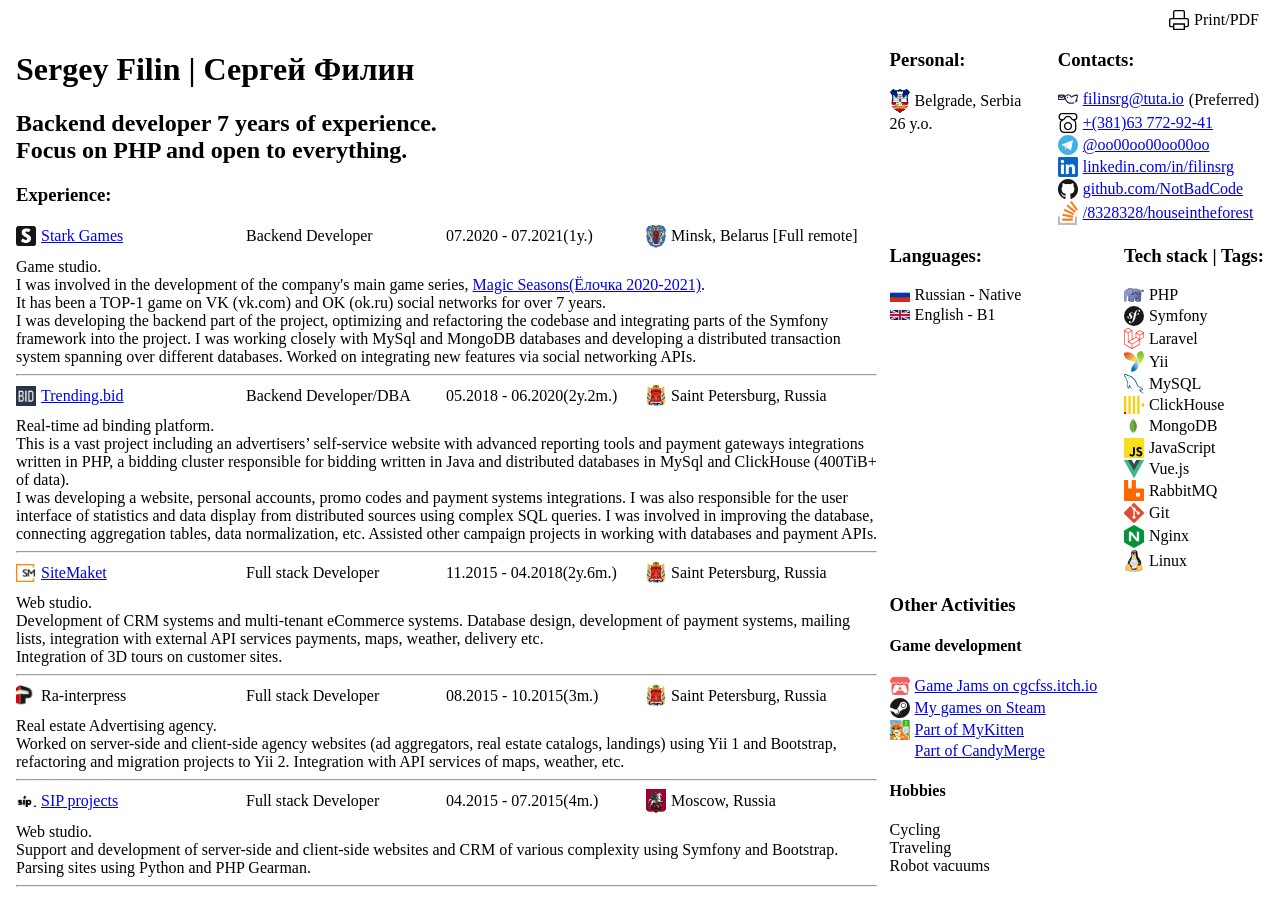
==== index.html @ 632be938 "add pdf, fix adaptive for mobile" ====
<!doctype html>
<html lang="en">
<head>
    <meta charset="UTF-8">
    <meta name="viewport"
          content="width=device-width, user-scalable=no, initial-scale=1.0, maximum-scale=1.0, minimum-scale=1.0">
    <meta http-equiv="X-UA-Compatible" content="ie=edge">
    <title>Sergey Filin CV</title>
</head>
<body>
<a class="stack-item print-button" href="/SergeyFilinCV.pdf" target="_blank">
    <img src="assets/images/icons/print.svg" alt="" class="icon">
    <span>Print/PDF</span>
</a>
<div class="flex-data flex-data-main">
    <div class="left-block left-block-main">
        <h1>
            Sergey Filin | Сергей Филин
        </h1>
        <h2>
            Backend developer 7 years of experience.<br>Focus on PHP and open to everything.
        </h2>
        <h3>
            Experience:
        </h3>
        <div>
            <div class="position-header">
                <a href="https://stark.games/" target="_blank" class="stack-item">
                    <img src="assets/images/icons/starkgames.ico" alt="" class="icon">
                    <span>
                        Stark Games
                    </span>
                </a>
                <span>Backend Developer</span>
                <span>07.2020 - 07.2021(1y.)</span>
                <div class="stack-item">
                    <img src="assets/images/icons/minks.svg"
                         alt=""
                         class="icon"><span>Minsk, Belarus [Full remote]</span>
                </div>
            </div>
            Game studio. <br>
            I was involved in the development of the company's main game series,
            <a href="https://stark.games/eng/magic-seasons/" target="_blank">Magic Seasons(Ёлочка 2020-2021)</a>. <br>
            It has been a TOP-1 game on VK (vk.com) and OK (ok.ru) social networks for over 7 years. <br>
            I was developing the backend part of the project, optimizing and refactoring the codebase and integrating parts of
            the Symfony framework into the project.
            I was working closely with MySql and MongoDB databases and developing a distributed transaction
            system spanning over different databases.
            Worked on integrating new features via social networking APIs.
        </div>
        <hr>
        <div>
            <div class="position-header">
                <a href="https://trending.bid/" target="_blank" class="stack-item">
                    <img src="assets/images/icons/trandingbid.ico" alt="" class="icon">
                    <span>
                            Trending.bid
                        </span>
                </a>
                <span>Backend Developer/DBA</span>
                <span>05.2018 - 06.2020(2y.2m.)</span>
                <div class="stack-item">
                    <img src="assets/images/icons/saintpetersburg.svg" alt="" class="icon"><span>Saint Petersburg, Russia</span>
                </div>
            </div>
            Real-time ad binding platform. <br>
            This is a vast project including an advertisers’ self-service website with advanced reporting tools
            and payment gateways integrations written in PHP, a bidding cluster responsible for bidding written in Java
            and distributed databases in MySql and ClickHouse (400TiB+ of data). <br>
            I was developing a website, personal accounts, promo codes and payment systems integrations.
            I was also responsible for the user interface of statistics and data display from distributed sources
            using complex SQL queries.
            I was involved in improving the database, connecting aggregation tables, data normalization, etc.
            Assisted other campaign projects in working with databases and payment APIs.
        </div>
        <hr>
        <div>
            <div class="position-header">
                <a href="https://sitemaket.ru/" target="_blank" class="stack-item">
                    <img src="assets/images/icons/sitemaket.png" alt="" class="icon">
                    <span>
                            SiteMaket
                        </span>
                </a>
                <span>Full stack Developer</span>
                <span>11.2015 - 04.2018(2y.6m.)</span>
                <div class="stack-item">
                    <img src="assets/images/icons/saintpetersburg.svg" alt="" class="icon"><span>Saint Petersburg, Russia</span>
                </div>
            </div>
            Web studio. <br>
            Development of CRM systems and multi-tenant eCommerce systems.
            Database design, development of payment systems, mailing lists, integration with external API
            services payments,
            maps, weather, delivery etc. <br>
            Integration of 3D tours on customer sites.
            <!--                Examples of projects in which I participated:-->
            <!--                <ul>-->
            <!--                    <li><a href="https://surgut.ruvita.ru/" target="_blank">ruvita.ru</a></li>-->
            <!--                </ul>-->

        </div>
        <hr>
        <div>
            <div class="position-header">
                <a class="stack-item">
                    <img src="assets/images/icons/interpress.png" alt="" class="icon">
                    <span>
                            Ra-interpress
                        </span>
                </a>
                <span>Full stack Developer</span>
                <span>08.2015 - 10.2015(3m.)</span>
                <div class="stack-item">
                    <img src="assets/images/icons/saintpetersburg.svg" alt="" class="icon"><span>Saint Petersburg, Russia</span>
                </div>
            </div>
            Real estate Advertising agency. <br>
            Worked on server-side and client-side agency websites (ad aggregators, real estate catalogs, landings)
            using Yii 1 and Bootstrap, refactoring and migration projects to Yii 2.
            Integration with API services of maps, weather, etc.
        </div>
        <hr>
        <div>
            <div class="position-header">
                <a href="https://sip-projects.com/" target="_blank" class="stack-item">
                    <img src="assets/images/icons/sip.png" alt="" class="icon">
                    <span>
                            SIP projects
                        </span>
                </a>
                <span>Full stack Developer</span>
                <span>04.2015 - 07.2015(4m.)</span>
                <div class="stack-item">
                    <img src="assets/images/icons/moscow.svg" alt="" class="icon"><span>Moscow, Russia</span>
                </div>
            </div>
            <div>
                Web studio. <br>
                Support and development of server-side and client-side websites and CRM of various complexity
                using Symfony and Bootstrap.
                Parsing sites using Python and PHP Gearman.
            </div>
        </div>
        <hr>
    </div>
    <div class="right-block right-block-main">
        <div class="flex-data">
            <div class="left-block">
                <h3>
                    Personal:
                </h3>
                <div>
                    <div class="stack-item">
                        <img src="assets/images/icons/belgrade.svg" alt="" class="icon">
                        <span>Belgrade, Serbia</span>
                    </div>
                </div>
                <div>
                    26 y.o.
                </div>
            </div>
            <div class="right-block">
                <h3>
                    Contacts:
                </h3>
                <div class="stack-item">
                    <a href="mailto:filinsrg@tuta.io" class="stack-item">
                        <img src="assets/images/icons/email.svg" alt="" class="icon">
                        <span>
                               filinsrg@tuta.io
                            </span>
                    </a>(Preferred)
                </div>
                <div>
                    <a class="stack-item" href="tel:+381637729241">
                        <img src="assets/images/icons/phone.svg" alt="" class="icon">
                        <span>
                            +(381)63 772-92-41
                        </span>
                    </a>
                </div>
                <div>
                    <a class="stack-item" href="https://t.me/oo00oo00oo00oo">
                        <img src="assets/images/icons/telegram.svg" alt="" class="icon">
                        <span>
                                @oo00oo00oo00oo
                            </span>
                    </a>
                </div>
                <div>
                    <a href="https://www.linkedin.com/in/filinsrg/" target="_blank" class="stack-item">
                        <img src="assets/images/icons/linkedin.svg" alt="" class="icon">
                        <span>
                                linkedin.com/in/filinsrg
                            </span>
                    </a>
                </div>
                <div>
                    <a href="https://github.com/NotBadCode" target="_blank" class="stack-item">
                        <img src="assets/images/icons/github.svg" alt="" class="icon">
                        <span>
                                github.com/NotBadCode
                            </span>
                    </a>
                </div>
                <div>
                    <a href="https://stackoverflow.com/users/8328328/houseintheforest"
                       target="_blank"
                       class="stack-item">
                        <img src="assets/images/icons/stackoverflow.svg" alt="" class="icon">
                        <span>
                            /8328328/houseintheforest
                        </span>
                    </a>
                </div>
            </div>
        </div>
        <div class="flex-data">
            <div class="left-block">
                <h3>
                    Languages:
                </h3>
                <div>
                    <div class="stack-item">
                        <img src="assets/images/icons/russian.svg" alt="" class="icon">
                        <span>
                             Russian - Native
                        </span>
                    </div>
                </div>
                <div>
                    <div class="stack-item">
                        <img src="assets/images/icons/english.svg" alt="" class="icon">
                        <span>
                            English - B1
                        </span>
                    </div>
                </div>
            </div>
            <div class="right-block">
                <h3>
                    Tech stack | Tags:
                </h3>
                <div class="stack">
                    <div class="stack-item">
                        <img src="assets/images/icons/php.svg" alt="" class="icon"><span>PHP</span>
                    </div>
                    <div class="stack-item">
                        <img src="assets/images/icons/symfony.svg" alt="" class="icon"><span>Symfony</span>
                    </div>
                    <div class="stack-item">
                        <img src="assets/images/icons/laravel.svg" alt="" class="icon"><span>Laravel</span>
                    </div>
                    <div class="stack-item">
                        <img src="assets/images/icons/yii.svg" alt="" class="icon"><span>Yii</span>
                    </div>
                    <div class="stack-item">
                        <img src="assets/images/icons/mysql.svg" alt="" class="icon"><span>MySQL</span>
                    </div>
                    <div class="stack-item">
                        <img src="assets/images/icons/clickhouse.svg" alt="" class="icon"><span>ClickHouse</span>
                    </div>
                    <div class="stack-item">
                        <img src="assets/images/icons/mongodb.svg" alt="" class="icon"><span>MongoDB</span>
                    </div>
                    <div class="stack-item">
                        <img src="assets/images/icons/js.svg" alt="" class="icon"><span>JavaScript</span>
                    </div>
                    <div class="stack-item">
                        <img src="assets/images/icons/vue.svg" alt="" class="icon"><span>Vue.js</span>
                    </div>
                    <div class="stack-item">
                        <img src="assets/images/icons/rabbitmq.svg" alt="" class="icon"><span>RabbitMQ</span>
                    </div>
                    <div class="stack-item">
                        <img src="assets/images/icons/git.svg" alt="" class="icon"><span>Git</span>
                    </div>
                    <div class="stack-item">
                        <img src="assets/images/icons/nginx.svg" alt="" class="icon"><span>Nginx</span>
                    </div>
                    <div class="stack-item">
                        <img src="assets/images/icons/linux.svg" alt="" class="icon"><span>Linux</span>
                    </div>
                </div>
            </div>
        </div>
        <div>
            <h3>
                Other Activities
            </h3>
            <h4>Game development</h4>
            <a href="https://cgcfss.itch.io" target="_blank" class="stack-item">
                <img src="assets/images/icons/itch.ico" alt="" class="icon">
                <span>
                        Game Jams on cgcfss.itch.io
                    </span>
            </a>
            <a href="https://store.steampowered.com/search/?developer=CGCFSS" target="_blank" class="stack-item">
                <img src="assets/images/icons/steam.svg" alt="" class="icon">
                <span>
                        My games on Steam
                    </span>
            </a>
            <a href="https://vk.com/app6082255" target="_blank" class="stack-item">
                <img src="assets/images/icons/mykitten.jpg" alt="" class="icon">
                <span>
                        Part of MyKitten
                    </span>
            </a>
            <a href="https://candymerge.microgames.online" target="_blank" class="stack-item">
                <img src="assets/images/icons/mykitten.svg" alt="" class="icon">
                <span>
                        Part of CandyMerge
                    </span>
            </a>
            <h4>Hobbies</h4>
            Cycling <br>
            Traveling <br>
            Robot vacuums <br>
        </div>
    </div>
</div>
<style>
    body {
        max-width: 100em;
        padding: 0 1em;
        margin: 0.625em auto;
    }

    .flex-data {
        display: flex;
        justify-content: space-between;
        flex-wrap: wrap;
    }

    .left-block {
        box-sizing: border-box;
        margin-right: 0.9375em;
    }

    .left-block-main {
        max-width: 69%;
        margin: 0;
    }

    .right-block-main {
        width: 30%;
    }

    .stack {
        display: flex;
        align-content: center;
        align-items: center;
        flex-wrap: wrap;
        max-width: 0.9375em;
        box-sizing: border-box;
    }

    .stack-item {
        display: flex;
        align-content: center;
        align-items: center;
        margin-right: 0.3125em;
    }

    .right-block .stack-item {
        margin-bottom: 0.125em;
    }

    .position-header {
        display: flex;
        align-content: center;
        align-items: center;
        justify-content: flex-start;
        flex-wrap: wrap;
        margin-bottom: 0.625em;
    }

    .position-header div, .position-header span {
        box-sizing: border-box;
        min-width: 12.5em;
        text-after-overflow: center;
        justify-content: center;
    }

    .position-header a {
        box-sizing: border-box;
        min-width: 7.5em;
    }

    .icon {
        box-sizing: border-box;
        width: 1.25em;
        margin-right: 0.3125em;
    }

    ul {
        list-style: none;
    }

    .print-button {
        justify-content: right;
        cursor: pointer;
        text-decoration: none;
        color: black;
    }

    @media screen and (max-width: 600px) {
        .left-block-main {
            max-width: unset;
        }

        .right-block-main {
            width: unset;
        }
    }


    @media print {
        @page {
            size: auto;
            margin: 0;
        }
        body {
            box-sizing: border-box;
            width: 21cm;
            height: 29.7cm;
            font-size: 14px;
            margin: 0 20px;
            padding: 0;
        }

        .left-block-main h1 {
            margin-bottom: 10px;
        }

        .left-block-main h2 {
            margin-top: 0px;
            margin-bottom: 10px;
        }

        .left-block-main h3 {
            margin-top: 0px;
            margin-bottom: 10px;
        }

        .left-block-main {
            max-width: 70%;
            width: 70%;
        }

        .right-block-main {
            width: 26%;
        }
        .print-button {
            display: none;
        }
    }
</style>
</body>
</html>
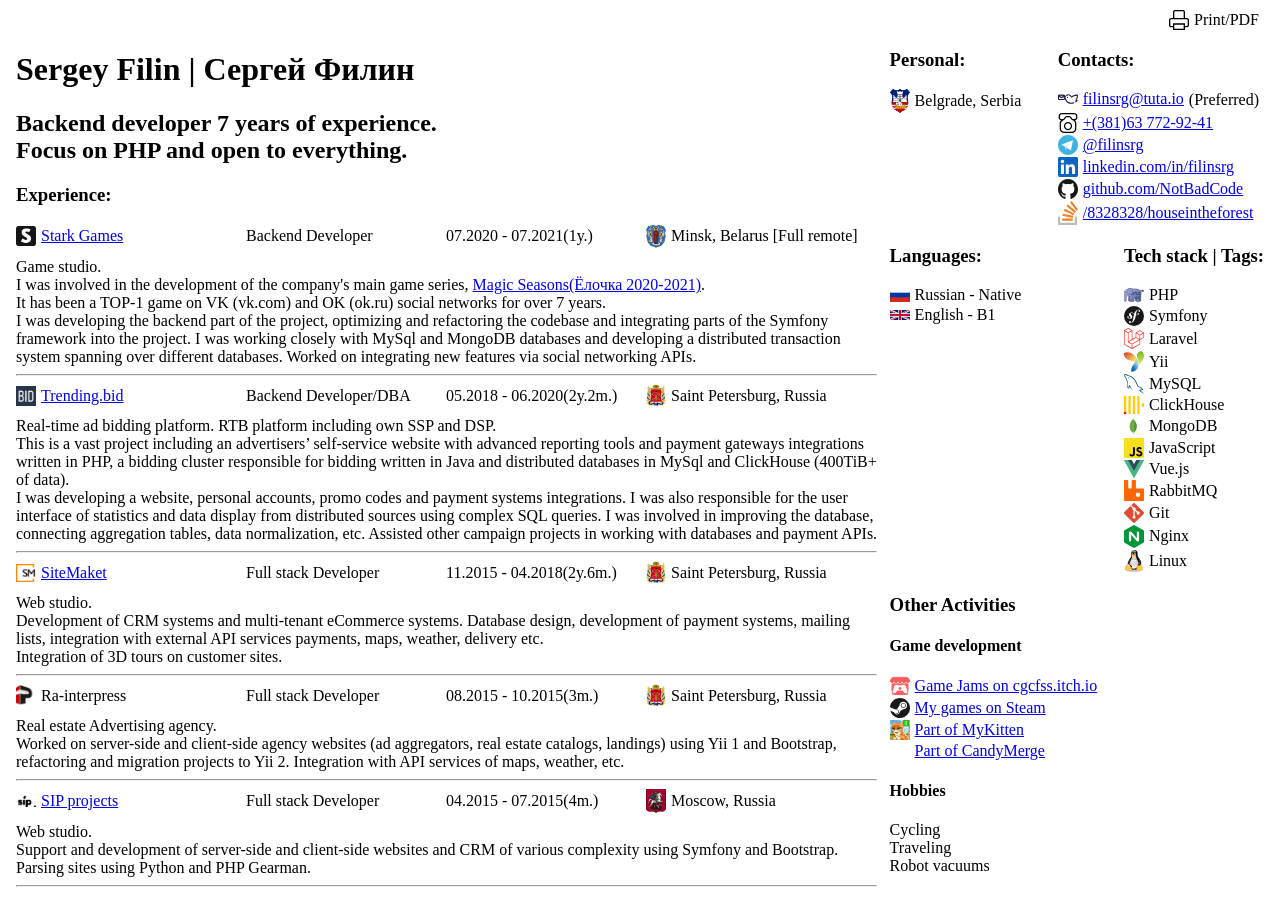
==== commit abc24007: "add new data" ====
--- a/index.html
+++ b/index.html
@@ -64,7 +64,7 @@
                     <img src="assets/images/icons/saintpetersburg.svg" alt="" class="icon"><span>Saint Petersburg, Russia</span>
                 </div>
             </div>
-            Real-time ad binding platform. <br>
+            Real-time ad bidding platform. RTB platform including own SSP and DSP. <br>
             This is a vast project including an advertisers’ self-service website with advanced reporting tools
             and payment gateways integrations written in PHP, a bidding cluster responsible for bidding written in Java
             and distributed databases in MySql and ClickHouse (400TiB+ of data). <br>
@@ -157,9 +157,6 @@
                         <span>Belgrade, Serbia</span>
                     </div>
                 </div>
-                <div>
-                    26 y.o.
-                </div>
             </div>
             <div class="right-block">
                 <h3>
@@ -182,27 +179,27 @@
                     </a>
                 </div>
                 <div>
-                    <a class="stack-item" href="https://t.me/oo00oo00oo00oo">
+                    <a class="stack-item" href="https://t.me/filinsrg">
                         <img src="assets/images/icons/telegram.svg" alt="" class="icon">
                         <span>
-                                @oo00oo00oo00oo
-                            </span>
+                            @filinsrg
+                        </span>
                     </a>
                 </div>
                 <div>
                     <a href="https://www.linkedin.com/in/filinsrg/" target="_blank" class="stack-item">
                         <img src="assets/images/icons/linkedin.svg" alt="" class="icon">
                         <span>
-                                linkedin.com/in/filinsrg
-                            </span>
+                            linkedin.com/in/filinsrg
+                        </span>
                     </a>
                 </div>
                 <div>
                     <a href="https://github.com/NotBadCode" target="_blank" class="stack-item">
                         <img src="assets/images/icons/github.svg" alt="" class="icon">
                         <span>
-                                github.com/NotBadCode
-                            </span>
+                            github.com/NotBadCode
+                        </span>
                     </a>
                 </div>
                 <div>
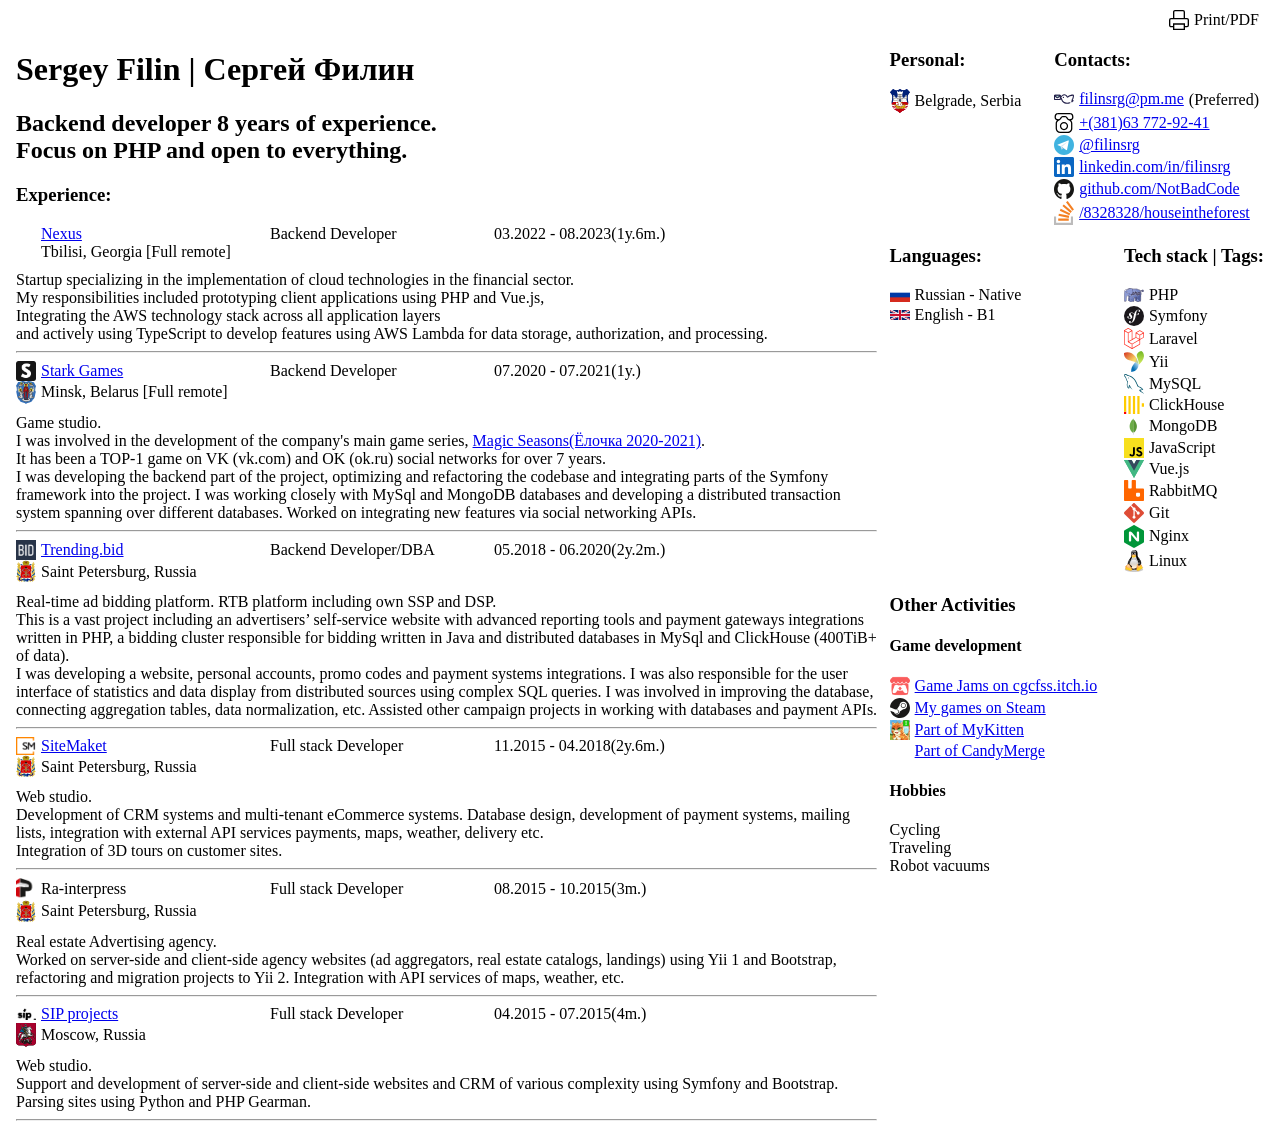
==== commit 5d90c323: "Update index.html" ====
--- a/index.html
+++ b/index.html
@@ -18,11 +18,33 @@
             Sergey Filin | Сергей Филин
         </h1>
         <h2>
-            Backend developer 7 years of experience.<br>Focus on PHP and open to everything.
+            Backend developer 8 years of experience.<br>Focus on PHP and open to everything.
         </h2>
         <h3>
             Experience:
         </h3>
+        <div>
+            <div class="position-header">
+                <a href="https://nexus.ge/" target="_blank" class="stack-item">
+                    <img src="assets/images/icons/nexusjsc.jpg" alt="" class="icon">
+                    <span>
+                        Nexus
+                    </span>
+                </a>
+                <span>Backend Developer</span>
+                <span>03.2022 - 08.2023(1y.6m.)</span>
+                <div class="stack-item">
+                    <img src="assets/images/icons/tbilisi.png"
+                         alt=""
+                         class="icon"><span>Tbilisi, Georgia [Full remote]</span>
+                </div>
+            </div>
+            Startup specializing in the implementation of cloud technologies in the financial sector.<br>
+            My responsibilities included prototyping client applications using PHP and Vue.js,<br>
+            Integrating the AWS technology stack across all application layers<br>
+            and actively using TypeScript to develop features using AWS Lambda for data storage, authorization, and processing.
+        </div>
+        <hr>
         <div>
             <div class="position-header">
                 <a href="https://stark.games/" target="_blank" class="stack-item">
@@ -163,10 +185,10 @@
                     Contacts:
                 </h3>
                 <div class="stack-item">
-                    <a href="mailto:filinsrg@tuta.io" class="stack-item">
+                    <a href="mailto:filinsrg@pm.me" class="stack-item">
                         <img src="assets/images/icons/email.svg" alt="" class="icon">
                         <span>
-                               filinsrg@tuta.io
+                               filinsrg@pm.me
                             </span>
                     </a>(Preferred)
                 </div>
@@ -377,7 +399,7 @@
 
     .position-header div, .position-header span {
         box-sizing: border-box;
-        min-width: 12.5em;
+        min-width: 14em;
         text-after-overflow: center;
         justify-content: center;
     }
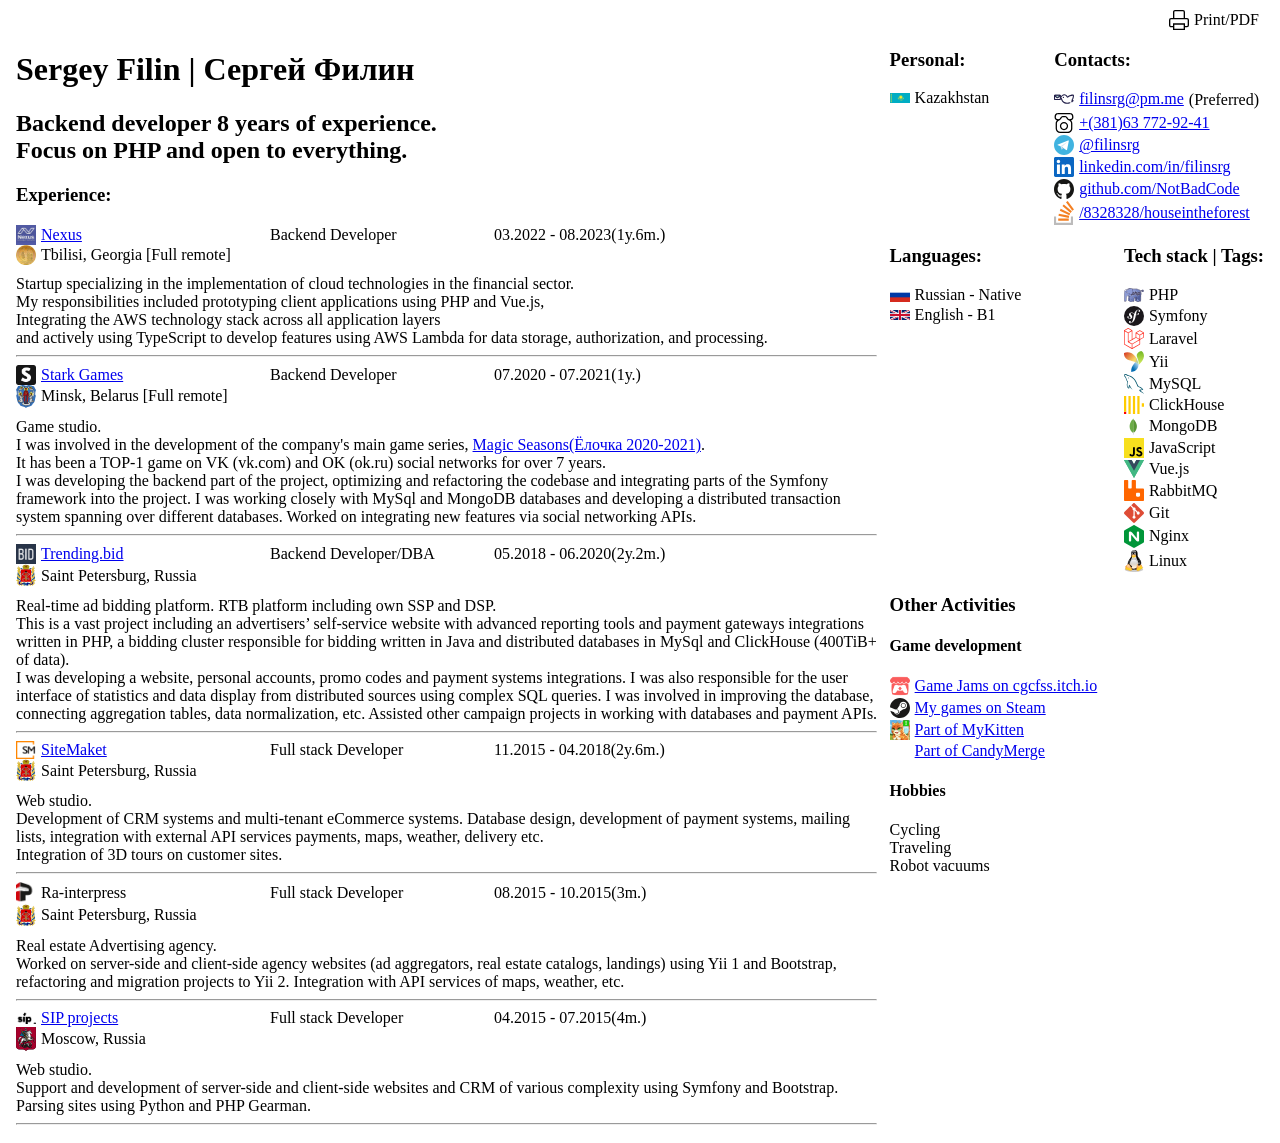
==== commit 86619ab2: "Update index.html" ====
--- a/index.html
+++ b/index.html
@@ -175,8 +175,8 @@
                 </h3>
                 <div>
                     <div class="stack-item">
-                        <img src="assets/images/icons/belgrade.svg" alt="" class="icon">
-                        <span>Belgrade, Serbia</span>
+                        <img src="assets/images/icons/Flag_of_Kazakhstan.svg.png" alt="" class="icon">
+                        <span>Kazakhstan</span>
                     </div>
                 </div>
             </div>
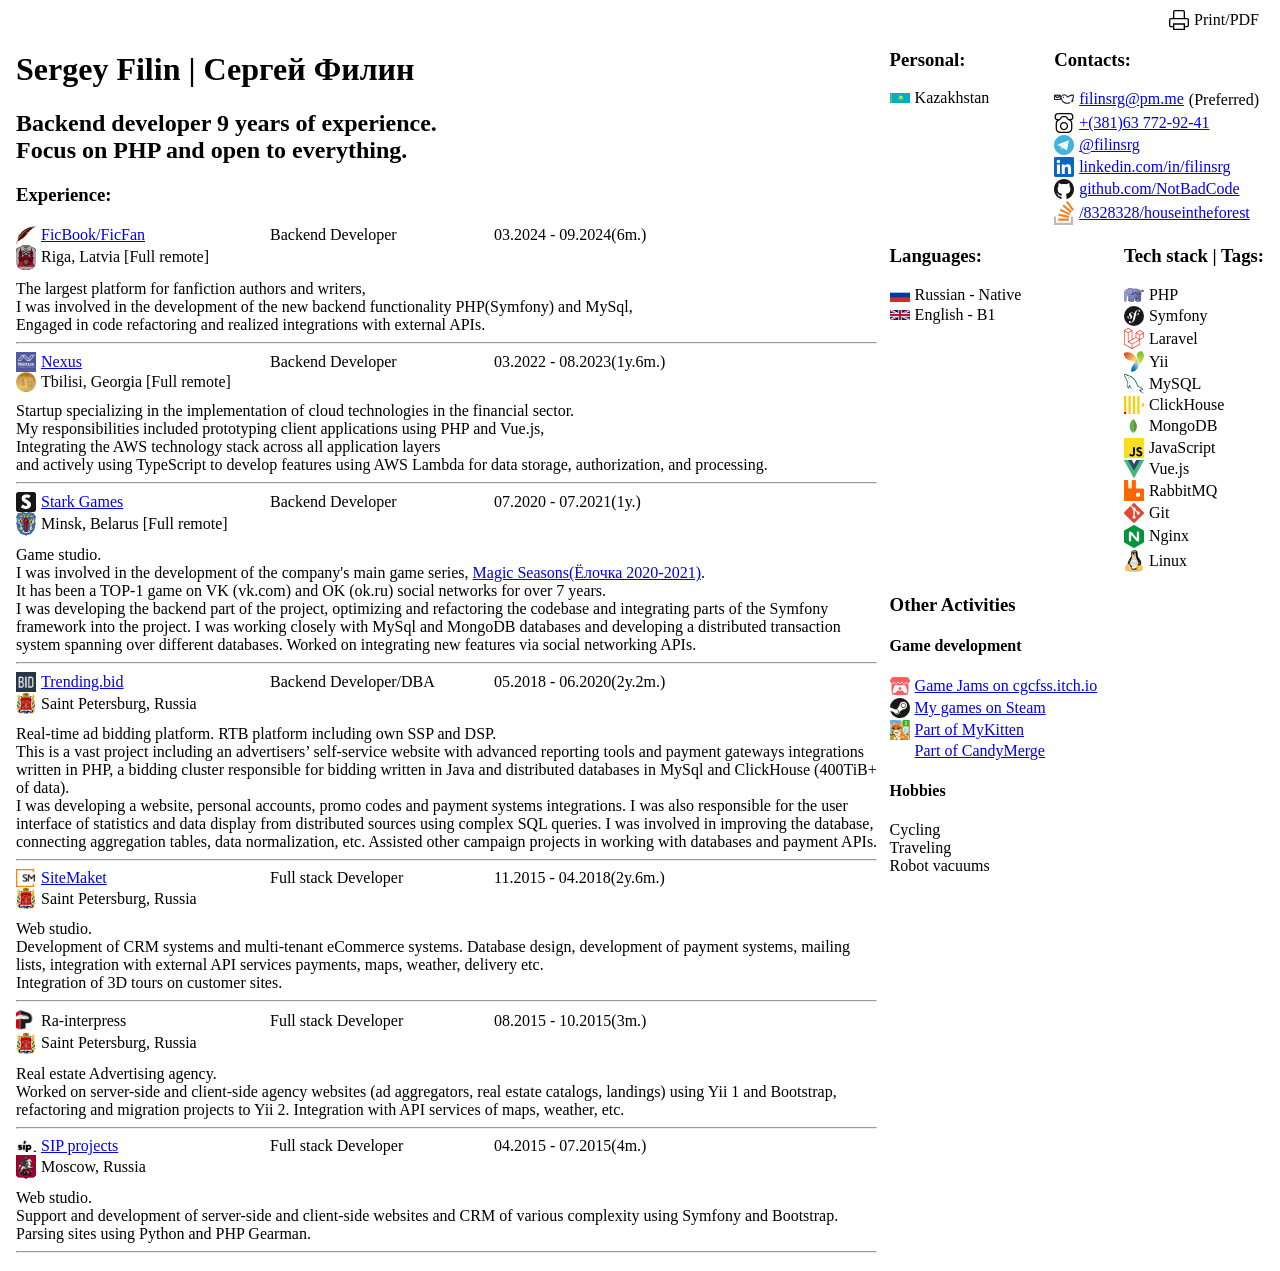
==== commit 3006050a: "Update index.html" ====
--- a/index.html
+++ b/index.html
@@ -18,11 +18,32 @@
             Sergey Filin | Сергей Филин
         </h1>
         <h2>
-            Backend developer 8 years of experience.<br>Focus on PHP and open to everything.
+            Backend developer 9 years of experience.<br>Focus on PHP and open to everything.
         </h2>
         <h3>
             Experience:
         </h3>
+        <div>
+            <div class="position-header">
+                <a href="https://fic.fan/" target="_blank" class="stack-item">
+                    <img src="assets/images/icons/ficbook.webp" alt="" class="icon">
+                    <span>
+                        FicBook/FicFan
+                    </span>
+                </a>
+                <span>Backend Developer</span>
+                <span>03.2024 - 09.2024(6m.)</span>
+                <div class="stack-item">
+                    <img src="assets/images/icons/riga.svg"
+                         alt=""
+                         class="icon"><span>Riga, Latvia [Full remote]</span>
+                </div>
+            </div>
+            The largest platform for fanfiction authors and writers,<br>
+            I was involved in the development of the new backend functionality PHP(Symfony) and MySql,<br>
+            Engaged in code refactoring and realized integrations with external APIs.
+        </div>
+        <hr>
         <div>
             <div class="position-header">
                 <a href="https://nexus.ge/" target="_blank" class="stack-item">
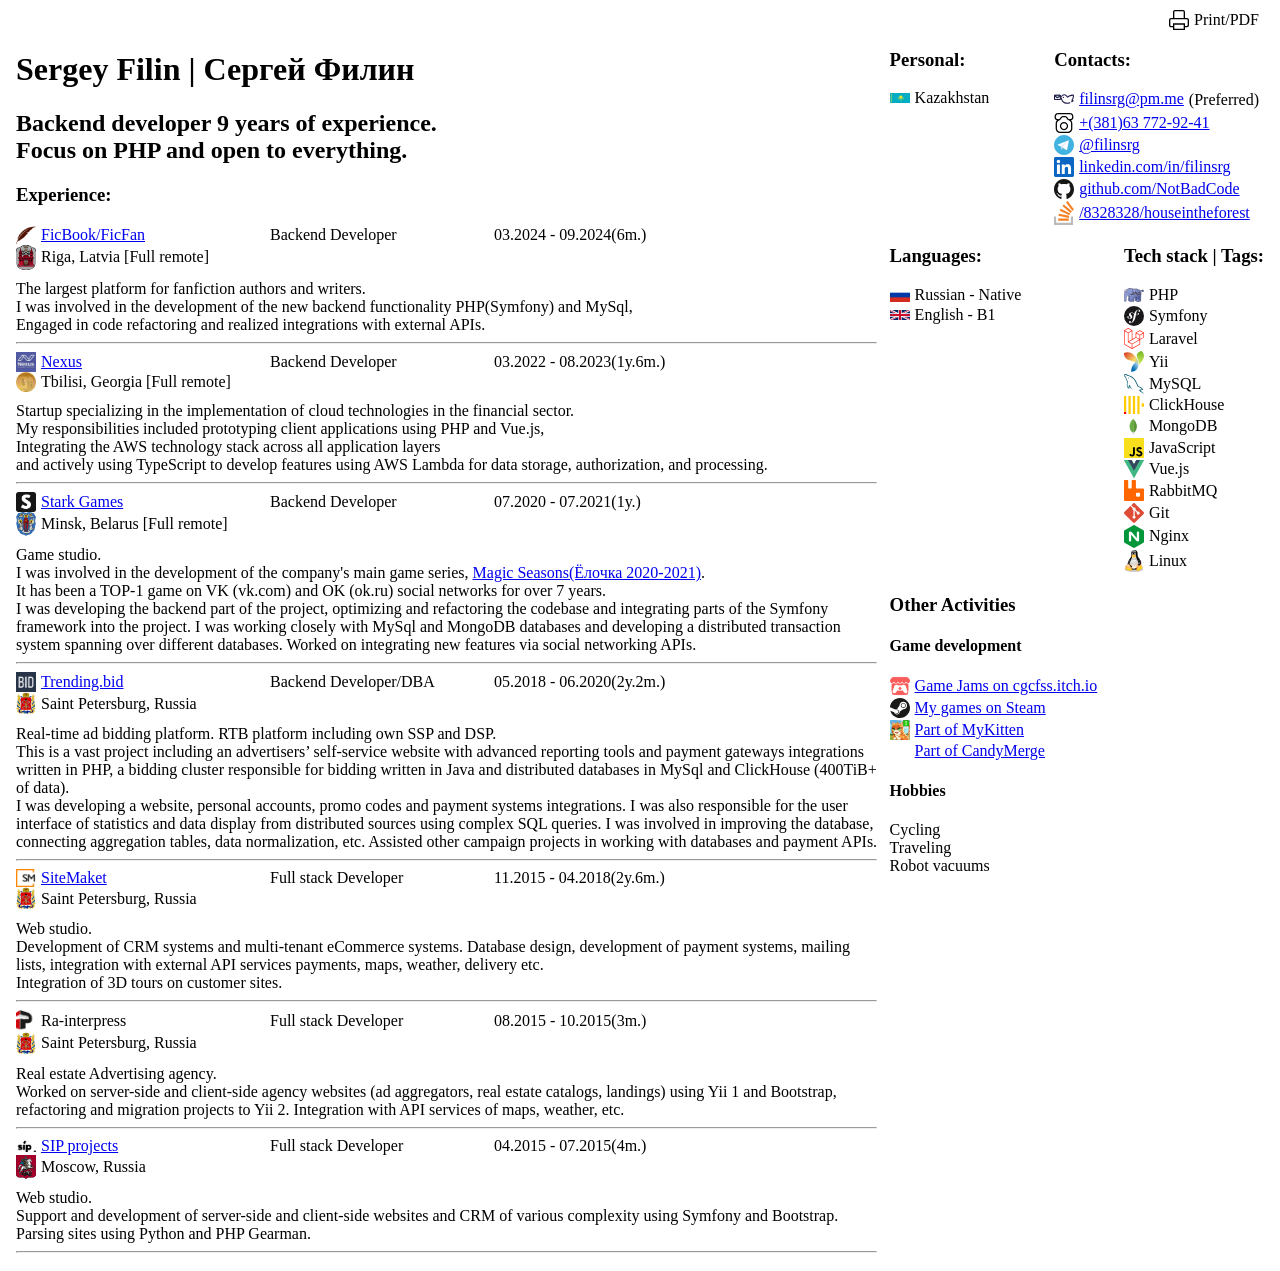
==== commit 6f079322: "Update index.html" ====
--- a/index.html
+++ b/index.html
@@ -39,7 +39,7 @@
                          class="icon"><span>Riga, Latvia [Full remote]</span>
                 </div>
             </div>
-            The largest platform for fanfiction authors and writers,<br>
+            The largest platform for fanfiction authors and writers.<br>
             I was involved in the development of the new backend functionality PHP(Symfony) and MySql,<br>
             Engaged in code refactoring and realized integrations with external APIs.
         </div>
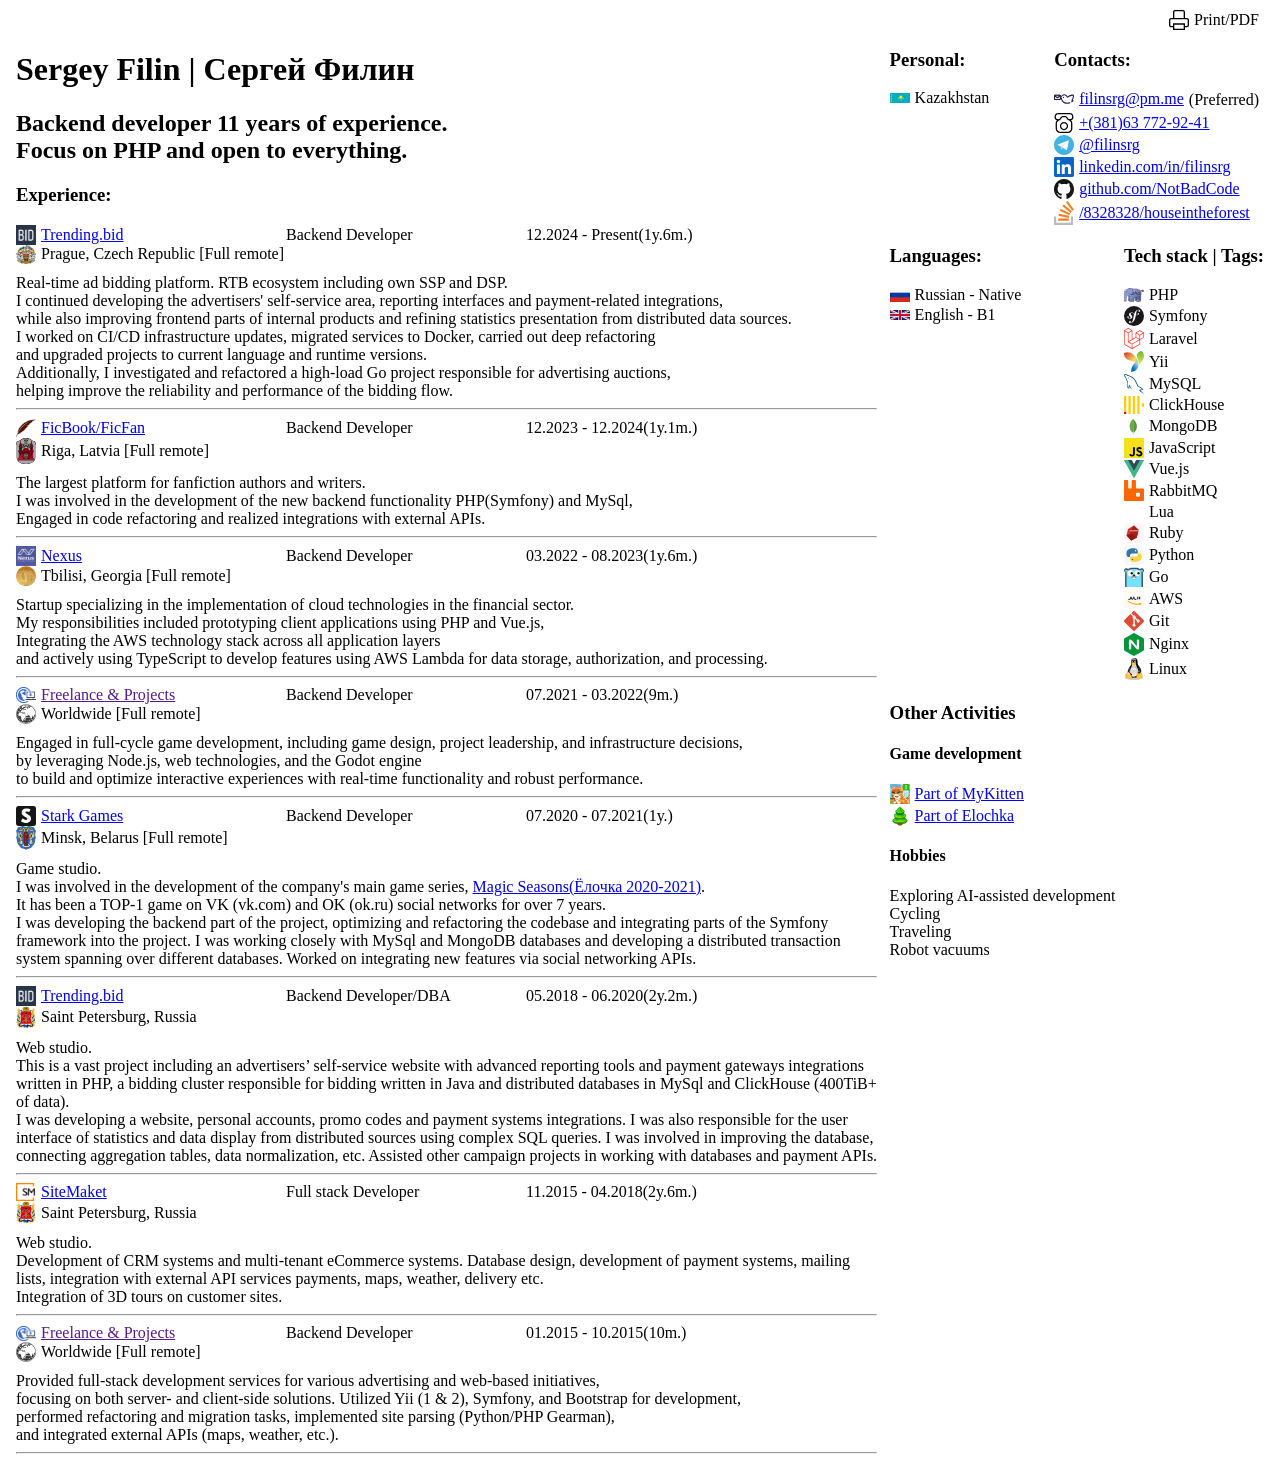
==== commit 84ae8bc9: "Initial commit" ====
--- a/index.html
+++ b/index.html
@@ -18,13 +18,36 @@
             Sergey Filin | Сергей Филин
         </h1>
         <h2>
-            Backend developer 9 years of experience.<br>Focus on PHP and open to everything.
+            Backend developer 11 years of experience.<br>Focus on PHP and open to everything.
         </h2>
         <h3>
             Experience:
         </h3>
         <div>
             <div class="position-header">
+                <a href="https://trending.bid/" target="_blank" class="stack-item">
+                    <img src="assets/images/icons/trandingbid.ico" alt="" class="icon">
+                    <span>
+                            Trending.bid
+                        </span>
+                </a>
+                <span>Backend Developer</span>
+                <span>12.2024 - Present(1y.6m.)</span>
+                <div class="stack-item city">
+                    <img src="assets/images/icons/prague.png" alt="" class="icon"><span>Prague, Czech Republic [Full remote]</span>
+                </div>
+            </div>
+            Real-time ad bidding platform. RTB ecosystem including own SSP and DSP. <br>
+            I continued developing the advertisers' self-service area, reporting interfaces and payment-related integrations, <br>
+            while also improving frontend parts of internal products and refining statistics presentation from distributed data sources. <br>
+            I worked on CI/CD infrastructure updates, migrated services to Docker, carried out deep refactoring <br>
+            and upgraded projects to current language and runtime versions. <br>
+            Additionally, I investigated and refactored a high-load Go project responsible for advertising auctions, <br>
+            helping improve the reliability and performance of the bidding flow.
+        </div>
+        <hr>
+        <div>
+            <div class="position-header">
                 <a href="https://fic.fan/" target="_blank" class="stack-item">
                     <img src="assets/images/icons/ficbook.webp" alt="" class="icon">
                     <span>
@@ -32,8 +55,8 @@
                     </span>
                 </a>
                 <span>Backend Developer</span>
-                <span>03.2024 - 09.2024(6m.)</span>
-                <div class="stack-item">
+                <span>12.2023 - 12.2024(1y.1m.)</span>
+                <div class="stack-item city">
                     <img src="assets/images/icons/riga.svg"
                          alt=""
                          class="icon"><span>Riga, Latvia [Full remote]</span>
@@ -54,7 +77,7 @@
                 </a>
                 <span>Backend Developer</span>
                 <span>03.2022 - 08.2023(1y.6m.)</span>
-                <div class="stack-item">
+                <div class="stack-item city">
                     <img src="assets/images/icons/tbilisi.png"
                          alt=""
                          class="icon"><span>Tbilisi, Georgia [Full remote]</span>
@@ -68,6 +91,27 @@
         <hr>
         <div>
             <div class="position-header">
+                <a href="" target="_blank" class="stack-item">
+                    <img src="assets/images/icons/freelance.jpg" alt="" class="icon">
+                    <span>
+                        Freelance & Projects
+                    </span>
+                </a>
+                <span>Backend Developer</span>
+                <span>07.2021 - 03.2022(9m.)</span>
+                <div class="stack-item city">
+                    <img src="assets/images/icons/world.jpg"
+                         alt=""
+                         class="icon"><span>Worldwide [Full remote]</span>
+                </div>
+            </div>
+            Engaged in full-cycle game development, including game design, project leadership, and infrastructure decisions, <br>
+            by leveraging Node.js, web technologies, and the Godot engine <br>
+            to build and optimize interactive experiences with real-time functionality and robust performance.
+        </div>
+        <hr>
+        <div>
+            <div class="position-header">
                 <a href="https://stark.games/" target="_blank" class="stack-item">
                     <img src="assets/images/icons/starkgames.ico" alt="" class="icon">
                     <span>
@@ -76,7 +120,7 @@
                 </a>
                 <span>Backend Developer</span>
                 <span>07.2020 - 07.2021(1y.)</span>
-                <div class="stack-item">
+                <div class="stack-item city">
                     <img src="assets/images/icons/minks.svg"
                          alt=""
                          class="icon"><span>Minsk, Belarus [Full remote]</span>
@@ -103,11 +147,11 @@
                 </a>
                 <span>Backend Developer/DBA</span>
                 <span>05.2018 - 06.2020(2y.2m.)</span>
-                <div class="stack-item">
+                <div class="stack-item city">
                     <img src="assets/images/icons/saintpetersburg.svg" alt="" class="icon"><span>Saint Petersburg, Russia</span>
                 </div>
             </div>
-            Real-time ad bidding platform. RTB platform including own SSP and DSP. <br>
+            Web studio. <br>
             This is a vast project including an advertisers’ self-service website with advanced reporting tools
             and payment gateways integrations written in PHP, a bidding cluster responsible for bidding written in Java
             and distributed databases in MySql and ClickHouse (400TiB+ of data). <br>
@@ -128,7 +172,7 @@
                 </a>
                 <span>Full stack Developer</span>
                 <span>11.2015 - 04.2018(2y.6m.)</span>
-                <div class="stack-item">
+                <div class="stack-item city">
                     <img src="assets/images/icons/saintpetersburg.svg" alt="" class="icon"><span>Saint Petersburg, Russia</span>
                 </div>
             </div>
@@ -138,53 +182,28 @@
             services payments,
             maps, weather, delivery etc. <br>
             Integration of 3D tours on customer sites.
-            <!--                Examples of projects in which I participated:-->
-            <!--                <ul>-->
-            <!--                    <li><a href="https://surgut.ruvita.ru/" target="_blank">ruvita.ru</a></li>-->
-            <!--                </ul>-->
-
-        </div>
-        <hr>
-        <div>
-            <div class="position-header">
-                <a class="stack-item">
-                    <img src="assets/images/icons/interpress.png" alt="" class="icon">
-                    <span>
-                            Ra-interpress
-                        </span>
-                </a>
-                <span>Full stack Developer</span>
-                <span>08.2015 - 10.2015(3m.)</span>
-                <div class="stack-item">
-                    <img src="assets/images/icons/saintpetersburg.svg" alt="" class="icon"><span>Saint Petersburg, Russia</span>
-                </div>
-            </div>
-            Real estate Advertising agency. <br>
-            Worked on server-side and client-side agency websites (ad aggregators, real estate catalogs, landings)
-            using Yii 1 and Bootstrap, refactoring and migration projects to Yii 2.
-            Integration with API services of maps, weather, etc.
-        </div>
-        <hr>
-        <div>
-            <div class="position-header">
-                <a href="https://sip-projects.com/" target="_blank" class="stack-item">
-                    <img src="assets/images/icons/sip.png" alt="" class="icon">
-                    <span>
-                            SIP projects
-                        </span>
-                </a>
-                <span>Full stack Developer</span>
-                <span>04.2015 - 07.2015(4m.)</span>
-                <div class="stack-item">
-                    <img src="assets/images/icons/moscow.svg" alt="" class="icon"><span>Moscow, Russia</span>
-                </div>
-            </div>
-            <div>
-                Web studio. <br>
-                Support and development of server-side and client-side websites and CRM of various complexity
-                using Symfony and Bootstrap.
-                Parsing sites using Python and PHP Gearman.
-            </div>
+        </div>
+        <hr>
+        <div>
+            <div class="position-header">
+                <a href="" target="_blank" class="stack-item">
+                    <img src="assets/images/icons/freelance.jpg" alt="" class="icon">
+                    <span>
+                        Freelance & Projects
+                    </span>
+                </a>
+                <span>Backend Developer</span>
+                <span>01.2015 - 10.2015(10m.)</span>
+                <div class="stack-item city">
+                    <img src="assets/images/icons/world.jpg"
+                         alt=""
+                         class="icon"><span>Worldwide [Full remote]</span>
+                </div>
+            </div>
+            Provided full-stack development services for various advertising and web-based initiatives, <br>
+            focusing on both server- and client-side solutions. Utilized Yii (1 & 2), Symfony, and Bootstrap for development, <br>
+            performed refactoring and migration tasks, implemented site parsing (Python/PHP Gearman), <br>
+            and integrated external APIs (maps, weather, etc.).
         </div>
         <hr>
     </div>
@@ -315,6 +334,21 @@
                         <img src="assets/images/icons/rabbitmq.svg" alt="" class="icon"><span>RabbitMQ</span>
                     </div>
                     <div class="stack-item">
+                        <img src="assets/images/icons/lua.svg" alt="" class="icon"><span>Lua</span>
+                    </div>
+                    <div class="stack-item">
+                        <img src="assets/images/icons/ruby.svg" alt="" class="icon"><span>Ruby</span>
+                    </div>
+                    <div class="stack-item">
+                        <img src="assets/images/icons/python.svg" alt="" class="icon"><span>Python</span>
+                    </div>
+                    <div class="stack-item">
+                        <img src="assets/images/icons/go.ico" alt="" class="icon"><span>Go</span>
+                    </div>
+                    <div class="stack-item">
+                        <img src="assets/images/icons/aws.svg" alt="" class="icon"><span>AWS</span>
+                    </div>
+                    <div class="stack-item">
                         <img src="assets/images/icons/git.svg" alt="" class="icon"><span>Git</span>
                     </div>
                     <div class="stack-item">
@@ -331,31 +365,20 @@
                 Other Activities
             </h3>
             <h4>Game development</h4>
-            <a href="https://cgcfss.itch.io" target="_blank" class="stack-item">
-                <img src="assets/images/icons/itch.ico" alt="" class="icon">
-                <span>
-                        Game Jams on cgcfss.itch.io
-                    </span>
-            </a>
-            <a href="https://store.steampowered.com/search/?developer=CGCFSS" target="_blank" class="stack-item">
-                <img src="assets/images/icons/steam.svg" alt="" class="icon">
-                <span>
-                        My games on Steam
-                    </span>
-            </a>
             <a href="https://vk.com/app6082255" target="_blank" class="stack-item">
                 <img src="assets/images/icons/mykitten.jpg" alt="" class="icon">
                 <span>
                         Part of MyKitten
                     </span>
             </a>
-            <a href="https://candymerge.microgames.online" target="_blank" class="stack-item">
-                <img src="assets/images/icons/mykitten.svg" alt="" class="icon">
+            <a href="https://play.google.com/store/apps/details?id=com.progameslab.tile.master.triple.puzzle.match.travel.farm.adventure" target="_blank" class="stack-item">
+                <img src="assets/images/icons/elochka.png" alt="" class="icon">
                 <span>
-                        Part of CandyMerge
+                        Part of Elochka
                     </span>
             </a>
             <h4>Hobbies</h4>
+            Exploring AI-assisted development <br>
             Cycling <br>
             Traveling <br>
             Robot vacuums <br>
@@ -398,6 +421,9 @@
         box-sizing: border-box;
     }
 
+    .position-header div.city {
+    }
+
     .stack-item {
         display: flex;
         align-content: center;
@@ -420,7 +446,7 @@
 
     .position-header div, .position-header span {
         box-sizing: border-box;
-        min-width: 14em;
+        min-width: 15em;
         text-after-overflow: center;
         justify-content: center;
     }
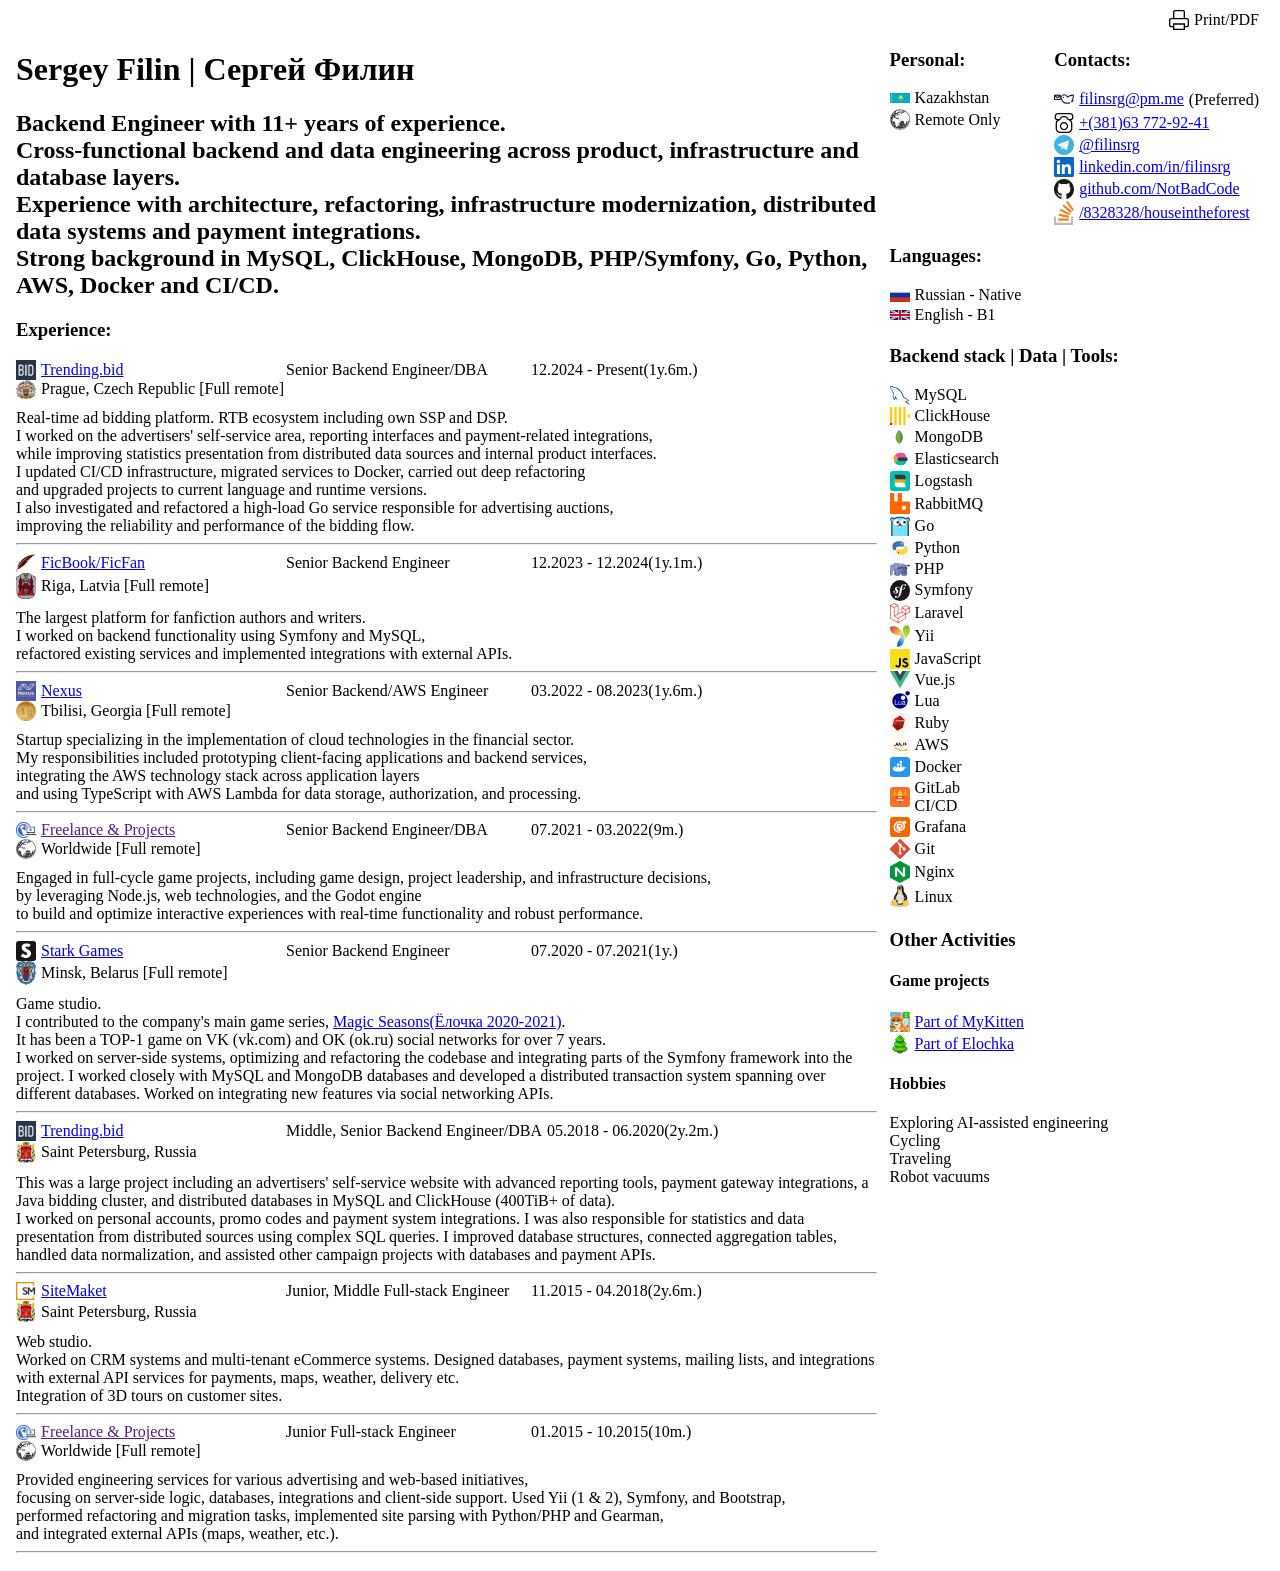
==== commit 40b6a024: "New CV" ====
--- a/index.html
+++ b/index.html
@@ -18,7 +18,10 @@
             Sergey Filin | Сергей Филин
         </h1>
         <h2>
-            Backend developer 11 years of experience.<br>Focus on PHP and open to everything.
+            Backend Engineer with 11+ years of experience.<br>
+            Cross-functional backend and data engineering across product, infrastructure and database layers.<br>
+            Experience with architecture, refactoring, infrastructure modernization, distributed data systems and payment integrations.<br>
+            Strong background in MySQL, ClickHouse, MongoDB, PHP/Symfony, Go, Python, AWS, Docker and CI/CD.
         </h2>
         <h3>
             Experience:
@@ -31,19 +34,19 @@
                             Trending.bid
                         </span>
                 </a>
-                <span>Backend Developer</span>
+                <span>Senior Backend Engineer/DBA</span>
                 <span>12.2024 - Present(1y.6m.)</span>
                 <div class="stack-item city">
                     <img src="assets/images/icons/prague.png" alt="" class="icon"><span>Prague, Czech Republic [Full remote]</span>
                 </div>
             </div>
             Real-time ad bidding platform. RTB ecosystem including own SSP and DSP. <br>
-            I continued developing the advertisers' self-service area, reporting interfaces and payment-related integrations, <br>
-            while also improving frontend parts of internal products and refining statistics presentation from distributed data sources. <br>
-            I worked on CI/CD infrastructure updates, migrated services to Docker, carried out deep refactoring <br>
+            I worked on the advertisers' self-service area, reporting interfaces and payment-related integrations, <br>
+            while improving statistics presentation from distributed data sources and internal product interfaces. <br>
+            I updated CI/CD infrastructure, migrated services to Docker, carried out deep refactoring <br>
             and upgraded projects to current language and runtime versions. <br>
-            Additionally, I investigated and refactored a high-load Go project responsible for advertising auctions, <br>
-            helping improve the reliability and performance of the bidding flow.
+            I also investigated and refactored a high-load Go service responsible for advertising auctions, <br>
+            improving the reliability and performance of the bidding flow.
         </div>
         <hr>
         <div>
@@ -54,7 +57,7 @@
                         FicBook/FicFan
                     </span>
                 </a>
-                <span>Backend Developer</span>
+                <span>Senior Backend Engineer</span>
                 <span>12.2023 - 12.2024(1y.1m.)</span>
                 <div class="stack-item city">
                     <img src="assets/images/icons/riga.svg"
@@ -63,8 +66,8 @@
                 </div>
             </div>
             The largest platform for fanfiction authors and writers.<br>
-            I was involved in the development of the new backend functionality PHP(Symfony) and MySql,<br>
-            Engaged in code refactoring and realized integrations with external APIs.
+            I worked on backend functionality using Symfony and MySQL,<br>
+            refactored existing services and implemented integrations with external APIs.
         </div>
         <hr>
         <div>
@@ -75,7 +78,7 @@
                         Nexus
                     </span>
                 </a>
-                <span>Backend Developer</span>
+                <span>Senior Backend/AWS Engineer</span>
                 <span>03.2022 - 08.2023(1y.6m.)</span>
                 <div class="stack-item city">
                     <img src="assets/images/icons/tbilisi.png"
@@ -84,9 +87,9 @@
                 </div>
             </div>
             Startup specializing in the implementation of cloud technologies in the financial sector.<br>
-            My responsibilities included prototyping client applications using PHP and Vue.js,<br>
-            Integrating the AWS technology stack across all application layers<br>
-            and actively using TypeScript to develop features using AWS Lambda for data storage, authorization, and processing.
+            My responsibilities included prototyping client-facing applications and backend services,<br>
+            integrating the AWS technology stack across application layers<br>
+            and using TypeScript with AWS Lambda for data storage, authorization, and processing.
         </div>
         <hr>
         <div>
@@ -97,7 +100,7 @@
                         Freelance & Projects
                     </span>
                 </a>
-                <span>Backend Developer</span>
+                <span>Senior Backend Engineer/DBA</span>
                 <span>07.2021 - 03.2022(9m.)</span>
                 <div class="stack-item city">
                     <img src="assets/images/icons/world.jpg"
@@ -105,7 +108,7 @@
                          class="icon"><span>Worldwide [Full remote]</span>
                 </div>
             </div>
-            Engaged in full-cycle game development, including game design, project leadership, and infrastructure decisions, <br>
+            Engaged in full-cycle game projects, including game design, project leadership, and infrastructure decisions, <br>
             by leveraging Node.js, web technologies, and the Godot engine <br>
             to build and optimize interactive experiences with real-time functionality and robust performance.
         </div>
@@ -118,7 +121,7 @@
                         Stark Games
                     </span>
                 </a>
-                <span>Backend Developer</span>
+                <span>Senior Backend Engineer</span>
                 <span>07.2020 - 07.2021(1y.)</span>
                 <div class="stack-item city">
                     <img src="assets/images/icons/minks.svg"
@@ -127,12 +130,12 @@
                 </div>
             </div>
             Game studio. <br>
-            I was involved in the development of the company's main game series,
+            I contributed to the company's main game series,
             <a href="https://stark.games/eng/magic-seasons/" target="_blank">Magic Seasons(Ёлочка 2020-2021)</a>. <br>
             It has been a TOP-1 game on VK (vk.com) and OK (ok.ru) social networks for over 7 years. <br>
-            I was developing the backend part of the project, optimizing and refactoring the codebase and integrating parts of
+            I worked on server-side systems, optimizing and refactoring the codebase and integrating parts of
             the Symfony framework into the project.
-            I was working closely with MySql and MongoDB databases and developing a distributed transaction
+            I worked closely with MySQL and MongoDB databases and developed a distributed transaction
             system spanning over different databases.
             Worked on integrating new features via social networking APIs.
         </div>
@@ -145,21 +148,20 @@
                             Trending.bid
                         </span>
                 </a>
-                <span>Backend Developer/DBA</span>
+                <span>Middle, Senior Backend Engineer/DBA </span>
                 <span>05.2018 - 06.2020(2y.2m.)</span>
                 <div class="stack-item city">
                     <img src="assets/images/icons/saintpetersburg.svg" alt="" class="icon"><span>Saint Petersburg, Russia</span>
                 </div>
             </div>
-            Web studio. <br>
-            This is a vast project including an advertisers’ self-service website with advanced reporting tools
-            and payment gateways integrations written in PHP, a bidding cluster responsible for bidding written in Java
-            and distributed databases in MySql and ClickHouse (400TiB+ of data). <br>
-            I was developing a website, personal accounts, promo codes and payment systems integrations.
-            I was also responsible for the user interface of statistics and data display from distributed sources
+            This was a large project including an advertisers' self-service website with advanced reporting tools,
+            payment gateway integrations, a Java bidding cluster,
+            and distributed databases in MySQL and ClickHouse (400TiB+ of data). <br>
+            I worked on personal accounts, promo codes and payment system integrations.
+            I was also responsible for statistics and data presentation from distributed sources
             using complex SQL queries.
-            I was involved in improving the database, connecting aggregation tables, data normalization, etc.
-            Assisted other campaign projects in working with databases and payment APIs.
+            I improved database structures, connected aggregation tables, handled data normalization,
+            and assisted other campaign projects with databases and payment APIs.
         </div>
         <hr>
         <div>
@@ -170,16 +172,16 @@
                             SiteMaket
                         </span>
                 </a>
-                <span>Full stack Developer</span>
+                <span>Junior, Middle Full-stack Engineer</span>
                 <span>11.2015 - 04.2018(2y.6m.)</span>
                 <div class="stack-item city">
                     <img src="assets/images/icons/saintpetersburg.svg" alt="" class="icon"><span>Saint Petersburg, Russia</span>
                 </div>
             </div>
             Web studio. <br>
-            Development of CRM systems and multi-tenant eCommerce systems.
-            Database design, development of payment systems, mailing lists, integration with external API
-            services payments,
+            Worked on CRM systems and multi-tenant eCommerce systems.
+            Designed databases, payment systems, mailing lists, and integrations with external API
+            services for payments,
             maps, weather, delivery etc. <br>
             Integration of 3D tours on customer sites.
         </div>
@@ -192,7 +194,7 @@
                         Freelance & Projects
                     </span>
                 </a>
-                <span>Backend Developer</span>
+                <span>Junior Full-stack Engineer</span>
                 <span>01.2015 - 10.2015(10m.)</span>
                 <div class="stack-item city">
                     <img src="assets/images/icons/world.jpg"
@@ -200,9 +202,9 @@
                          class="icon"><span>Worldwide [Full remote]</span>
                 </div>
             </div>
-            Provided full-stack development services for various advertising and web-based initiatives, <br>
-            focusing on both server- and client-side solutions. Utilized Yii (1 & 2), Symfony, and Bootstrap for development, <br>
-            performed refactoring and migration tasks, implemented site parsing (Python/PHP Gearman), <br>
+            Provided engineering services for various advertising and web-based initiatives, <br>
+            focusing on server-side logic, databases, integrations and client-side support. Used Yii (1 & 2), Symfony, and Bootstrap, <br>
+            performed refactoring and migration tasks, implemented site parsing with Python/PHP and Gearman, <br>
             and integrated external APIs (maps, weather, etc.).
         </div>
         <hr>
@@ -218,6 +220,10 @@
                         <img src="assets/images/icons/Flag_of_Kazakhstan.svg.png" alt="" class="icon">
                         <span>Kazakhstan</span>
                     </div>
+                    <div class="stack-item">
+                        <img src="assets/images/icons/world.jpg" alt="" class="icon">
+                        <span>Remote Only</span>
+                    </div>
                 </div>
             </div>
             <div class="right-block">
@@ -300,10 +306,34 @@
             </div>
             <div class="right-block">
                 <h3>
-                    Tech stack | Tags:
+                    Backend stack | Data | Tools:
                 </h3>
                 <div class="stack">
                     <div class="stack-item">
+                        <img src="assets/images/icons/mysql.svg" alt="" class="icon"><span>MySQL</span>
+                    </div>
+                    <div class="stack-item">
+                        <img src="assets/images/icons/clickhouse.svg" alt="" class="icon"><span>ClickHouse</span>
+                    </div>
+                    <div class="stack-item">
+                        <img src="assets/images/icons/mongodb.svg" alt="" class="icon"><span>MongoDB</span>
+                    </div>
+                    <div class="stack-item">
+                        <img src="assets/images/icons/elasticsearch.svg" alt="" class="icon"><span>Elasticsearch</span>
+                    </div>
+                    <div class="stack-item">
+                        <img src="assets/images/icons/logstash.svg" alt="" class="icon"><span>Logstash</span>
+                    </div>
+                    <div class="stack-item">
+                        <img src="assets/images/icons/rabbitmq.svg" alt="" class="icon"><span>RabbitMQ</span>
+                    </div>
+                    <div class="stack-item">
+                        <img src="assets/images/icons/go.ico" alt="" class="icon"><span>Go</span>
+                    </div>
+                    <div class="stack-item">
+                        <img src="assets/images/icons/python.svg" alt="" class="icon"><span>Python</span>
+                    </div>
+                    <div class="stack-item">
                         <img src="assets/images/icons/php.svg" alt="" class="icon"><span>PHP</span>
                     </div>
                     <div class="stack-item">
@@ -316,37 +346,28 @@
                         <img src="assets/images/icons/yii.svg" alt="" class="icon"><span>Yii</span>
                     </div>
                     <div class="stack-item">
-                        <img src="assets/images/icons/mysql.svg" alt="" class="icon"><span>MySQL</span>
-                    </div>
-                    <div class="stack-item">
-                        <img src="assets/images/icons/clickhouse.svg" alt="" class="icon"><span>ClickHouse</span>
-                    </div>
-                    <div class="stack-item">
-                        <img src="assets/images/icons/mongodb.svg" alt="" class="icon"><span>MongoDB</span>
-                    </div>
-                    <div class="stack-item">
                         <img src="assets/images/icons/js.svg" alt="" class="icon"><span>JavaScript</span>
                     </div>
                     <div class="stack-item">
                         <img src="assets/images/icons/vue.svg" alt="" class="icon"><span>Vue.js</span>
                     </div>
                     <div class="stack-item">
-                        <img src="assets/images/icons/rabbitmq.svg" alt="" class="icon"><span>RabbitMQ</span>
-                    </div>
-                    <div class="stack-item">
                         <img src="assets/images/icons/lua.svg" alt="" class="icon"><span>Lua</span>
                     </div>
                     <div class="stack-item">
                         <img src="assets/images/icons/ruby.svg" alt="" class="icon"><span>Ruby</span>
                     </div>
                     <div class="stack-item">
-                        <img src="assets/images/icons/python.svg" alt="" class="icon"><span>Python</span>
-                    </div>
-                    <div class="stack-item">
-                        <img src="assets/images/icons/go.ico" alt="" class="icon"><span>Go</span>
-                    </div>
-                    <div class="stack-item">
                         <img src="assets/images/icons/aws.svg" alt="" class="icon"><span>AWS</span>
+                    </div>
+                    <div class="stack-item">
+                        <img src="assets/images/icons/docker.svg" alt="" class="icon"><span>Docker</span>
+                    </div>
+                    <div class="stack-item">
+                        <img src="assets/images/icons/gitlab-ci.svg" alt="" class="icon"><span>GitLab CI/CD</span>
+                    </div>
+                    <div class="stack-item">
+                        <img src="assets/images/icons/grafana.svg" alt="" class="icon"><span>Grafana</span>
                     </div>
                     <div class="stack-item">
                         <img src="assets/images/icons/git.svg" alt="" class="icon"><span>Git</span>
@@ -364,7 +385,7 @@
             <h3>
                 Other Activities
             </h3>
-            <h4>Game development</h4>
+            <h4>Game projects</h4>
             <a href="https://vk.com/app6082255" target="_blank" class="stack-item">
                 <img src="assets/images/icons/mykitten.jpg" alt="" class="icon">
                 <span>
@@ -378,7 +399,7 @@
                     </span>
             </a>
             <h4>Hobbies</h4>
-            Exploring AI-assisted development <br>
+            Exploring AI-assisted engineering <br>
             Cycling <br>
             Traveling <br>
             Robot vacuums <br>
@@ -456,6 +477,10 @@
         min-width: 7.5em;
     }
 
+    .position-header > a + span {
+        margin-right: 5px;
+    }
+
     .icon {
         box-sizing: border-box;
         width: 1.25em;
